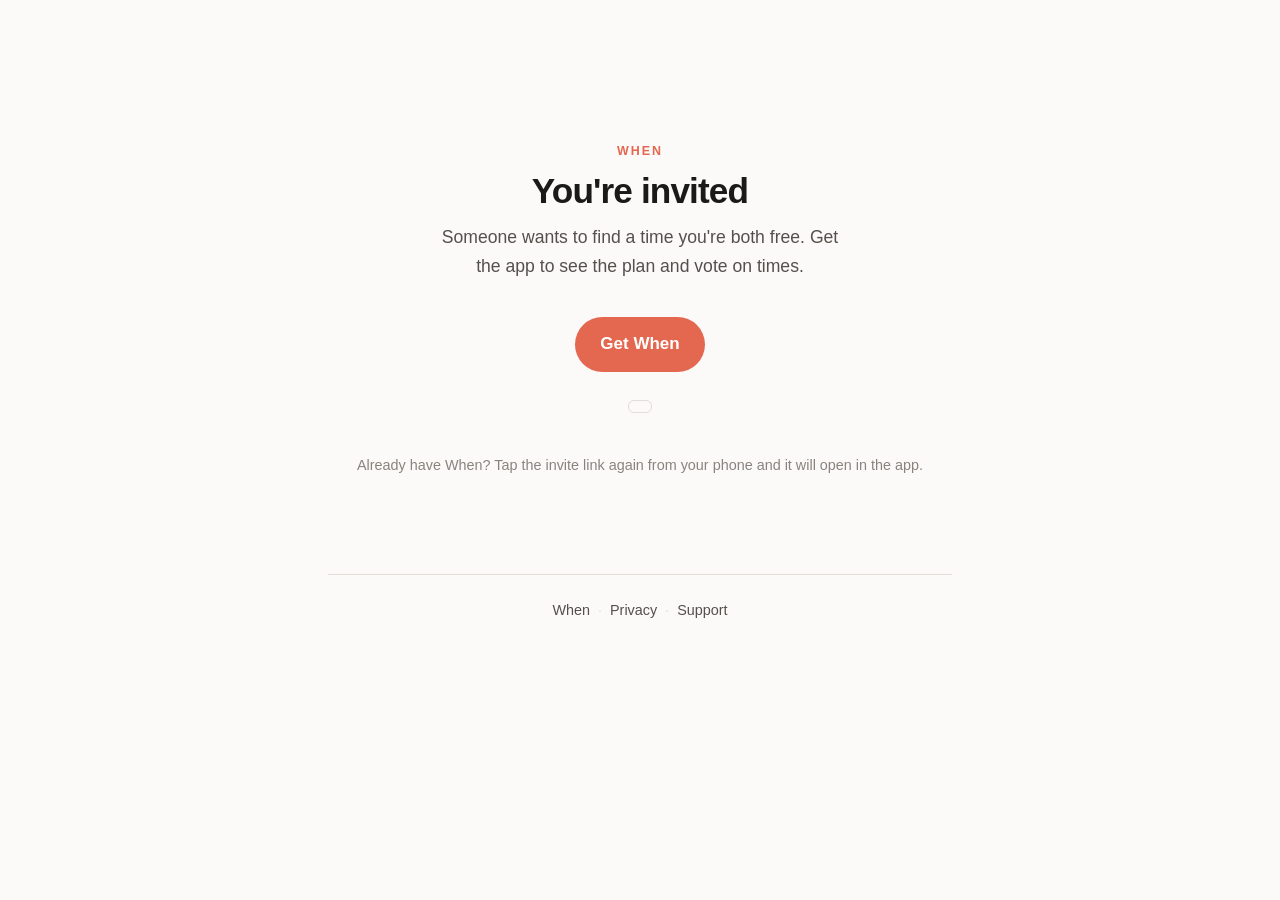
==== i.html @ d39403a4 "Add files via upload" ====
<!DOCTYPE html>
<html lang="en">
<head>
<meta charset="utf-8">
<meta name="viewport" content="width=device-width, initial-scale=1">
<title>You're invited — When</title>
<meta name="description" content="Someone invited you to make plans on When.">
<meta property="og:title" content="You're invited on When">
<meta property="og:description" content="Someone wants to find a time you're both free.">
<meta property="og:type" content="website">
<link rel="stylesheet" href="/style.css">
<style>
  .invite { padding: 5rem 0 1rem; text-align: center; }
  .invite h1 { font-size: 2.2rem; }
  .invite .tagline { font-size: 1.1rem; color: var(--ink-soft); margin: 0 auto 2.25rem; max-width: 26rem; }
  .invite .btn { margin-bottom: 1.25rem; }
  .code {
    display: inline-block;
    font-family: ui-monospace, SFMono-Regular, Menlo, monospace;
    font-size: 0.9rem;
    letter-spacing: 0.08em;
    color: var(--ink-faint);
    border: 1px solid var(--rule);
    border-radius: 6px;
    padding: 0.35rem 0.7rem;
    margin-top: 0.5rem;
  }
  .note { font-size: 0.9rem; color: var(--ink-faint); margin-top: 2rem; }
  footer { text-align: center; }
  @media (max-width: 480px) { .invite { padding: 3rem 0 1rem; } .invite h1 { font-size: 1.8rem; } }
</style>
</head>
<body>
<div class="wrap">

  <section class="invite">
    <span class="mark">When</span>
    <h1>You're invited</h1>
    <p class="tagline">Someone wants to find a time you're both free. Get the app to see the plan and vote on times.</p>

    <a class="btn" id="get" href="#">Get When</a>

    <div>
      <span class="code" id="code" hidden></span>
    </div>

    <p class="note">Already have When? Tap the invite link again from your phone and it will open in the app.</p>
  </section>

  <footer>
    <a href="/">When</a><span class="sep">·</span><a href="/privacy">Privacy</a><span class="sep">·</span><a href="/support">Support</a>
  </footer>

</div>

<script>
  (function () {
    var parts = window.location.pathname.split('/').filter(Boolean);
    var code = parts.length > 1 ? parts[1] : '';
    if (code) {
      var el = document.getElementById('code');
      el.textContent = 'Invite code: ' + code;
      el.hidden = false;
    }
  })();
</script>
</body>
</html>
---- style.css ----
:root {
  --ink: #1C1A19;
  --ink-soft: #55504C;
  --ink-faint: #8A837D;
  --rule: #E2DDD7;
  --paper: #FBFAF8;
  --coral: #E4674F;
  --coral-deep: #C94F38;
}

* { box-sizing: border-box; }

html { -webkit-text-size-adjust: 100%; }

body {
  margin: 0;
  background: var(--paper);
  color: var(--ink);
  font-family: -apple-system, BlinkMacSystemFont, "Segoe UI", Helvetica, Arial, sans-serif;
  font-size: 17px;
  line-height: 1.65;
}

.wrap {
  max-width: 42rem;
  margin: 0 auto;
  padding: 3.5rem 1.5rem 5rem;
}

.mark {
  display: inline-block;
  font-size: 0.78rem;
  letter-spacing: 0.16em;
  text-transform: uppercase;
  color: var(--coral);
  font-weight: 600;
  text-decoration: none;
  margin-bottom: 0.6rem;
}

h1 {
  font-size: 2rem;
  line-height: 1.12;
  margin: 0 0 0.75rem;
  letter-spacing: -0.025em;
}

h2 {
  font-size: 1.15rem;
  margin: 2.75rem 0 0.75rem;
  padding-top: 1.25rem;
  border-top: 1px solid var(--rule);
  letter-spacing: -0.01em;
}

h3 { font-size: 1rem; margin: 1.75rem 0 0.4rem; }

p, li { color: var(--ink-soft); }
p { margin: 0 0 1rem; }
ul { margin: 0 0 1rem; padding-left: 1.25rem; }
li { margin-bottom: 0.5rem; }
strong { color: var(--ink); font-weight: 600; }
a { color: var(--coral); }
a:hover { color: var(--coral-deep); }

.lede { font-size: 1.05rem; color: var(--ink); }

.dates { font-size: 0.9rem; color: var(--ink-faint); margin: 0; }

header.doc {
  border-bottom: 2px solid var(--ink);
  padding-bottom: 1.5rem;
  margin-bottom: 2.5rem;
}

.callout {
  border-left: 3px solid var(--coral);
  padding: 0.25rem 0 0.25rem 1.1rem;
  margin: 1.5rem 0;
}

.btn {
  display: inline-block;
  background: var(--coral);
  color: #fff;
  text-decoration: none;
  font-weight: 600;
  padding: 0.85rem 1.6rem;
  border-radius: 999px;
  transition: background 0.15s ease;
}
.btn:hover { background: var(--coral-deep); color: #fff; }

.btn-quiet {
  display: inline-block;
  color: var(--ink-soft);
  text-decoration: none;
  font-weight: 500;
  padding: 0.85rem 0;
  border-bottom: 1px solid var(--rule);
}
.btn-quiet:hover { color: var(--ink); border-color: var(--ink); }

footer {
  margin-top: 4rem;
  padding-top: 1.5rem;
  border-top: 1px solid var(--rule);
  font-size: 0.9rem;
  color: var(--ink-faint);
}
footer a { color: var(--ink-soft); text-decoration: none; }
footer a:hover { color: var(--coral); }
footer .sep { margin: 0 0.5rem; color: var(--rule); }

@media (max-width: 480px) {
  .wrap { padding: 2.5rem 1.25rem 4rem; }
  h1 { font-size: 1.6rem; }
}
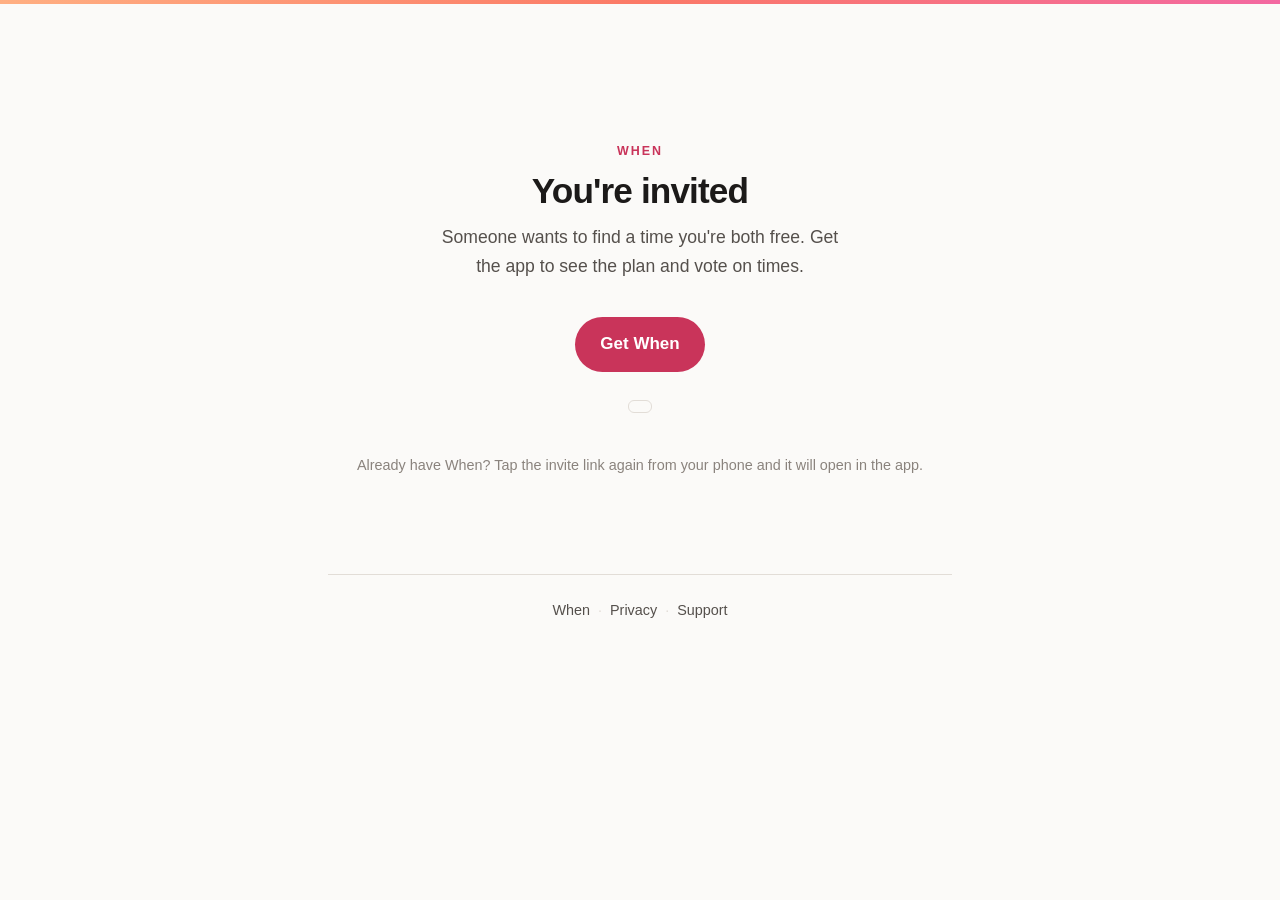
==== commit e2b447ed: "Add files via upload" ====
--- a/i.html
+++ b/i.html
@@ -5,9 +5,23 @@
 <meta name="viewport" content="width=device-width, initial-scale=1">
 <title>You're invited — When</title>
 <meta name="description" content="Someone invited you to make plans on When.">
+<link rel="icon" href="/favicon.ico" sizes="any">
+<link rel="icon" type="image/png" sizes="32x32" href="/favicon-32.png">
+<link rel="icon" type="image/png" sizes="16x16" href="/favicon-16.png">
+<link rel="apple-touch-icon" href="/apple-touch-icon.png">
+<meta name="theme-color" content="#FB7966">
+<meta property="og:type" content="website">
+<meta property="og:site_name" content="When">
 <meta property="og:title" content="You're invited on When">
 <meta property="og:description" content="Someone wants to find a time you're both free.">
-<meta property="og:type" content="website">
+<meta property="og:url" content="https://when.social/">
+<meta property="og:image" content="https://when.social/og-invite.png">
+<meta property="og:image:width" content="1200">
+<meta property="og:image:height" content="630">
+<meta name="twitter:card" content="summary_large_image">
+<meta name="twitter:title" content="You're invited on When">
+<meta name="twitter:description" content="Someone wants to find a time you're both free.">
+<meta name="twitter:image" content="https://when.social/og-invite.png">
 <link rel="stylesheet" href="/style.css">
 <style>
   .invite { padding: 5rem 0 1rem; text-align: center; }
--- a/style.css
+++ b/style.css
@@ -4,11 +4,26 @@
   --ink-faint: #8A837D;
   --rule: #E2DDD7;
   --paper: #FBFAF8;
-  --coral: #E4674F;
-  --coral-deep: #C94F38;
+  /* Sampled from the app icon gradient */
+  --grad-a: #FFAF82;
+  --grad-b: #FB7966;
+  --grad-c: #F368A1;
+  /* Text-safe accent derived from the gradient's pink end (AA on paper and with white) */
+  --coral: #C9345A;
+  --coral-deep: #A82848;
 }
 
 * { box-sizing: border-box; }
+
+/* Brand rule across the top of every page */
+body::before {
+  content: "";
+  position: fixed;
+  top: 0; left: 0; right: 0;
+  height: 4px;
+  background: linear-gradient(90deg, var(--grad-a), var(--grad-b), var(--grad-c));
+  z-index: 10;
+}
 
 html { -webkit-text-size-adjust: 100%; }
 
